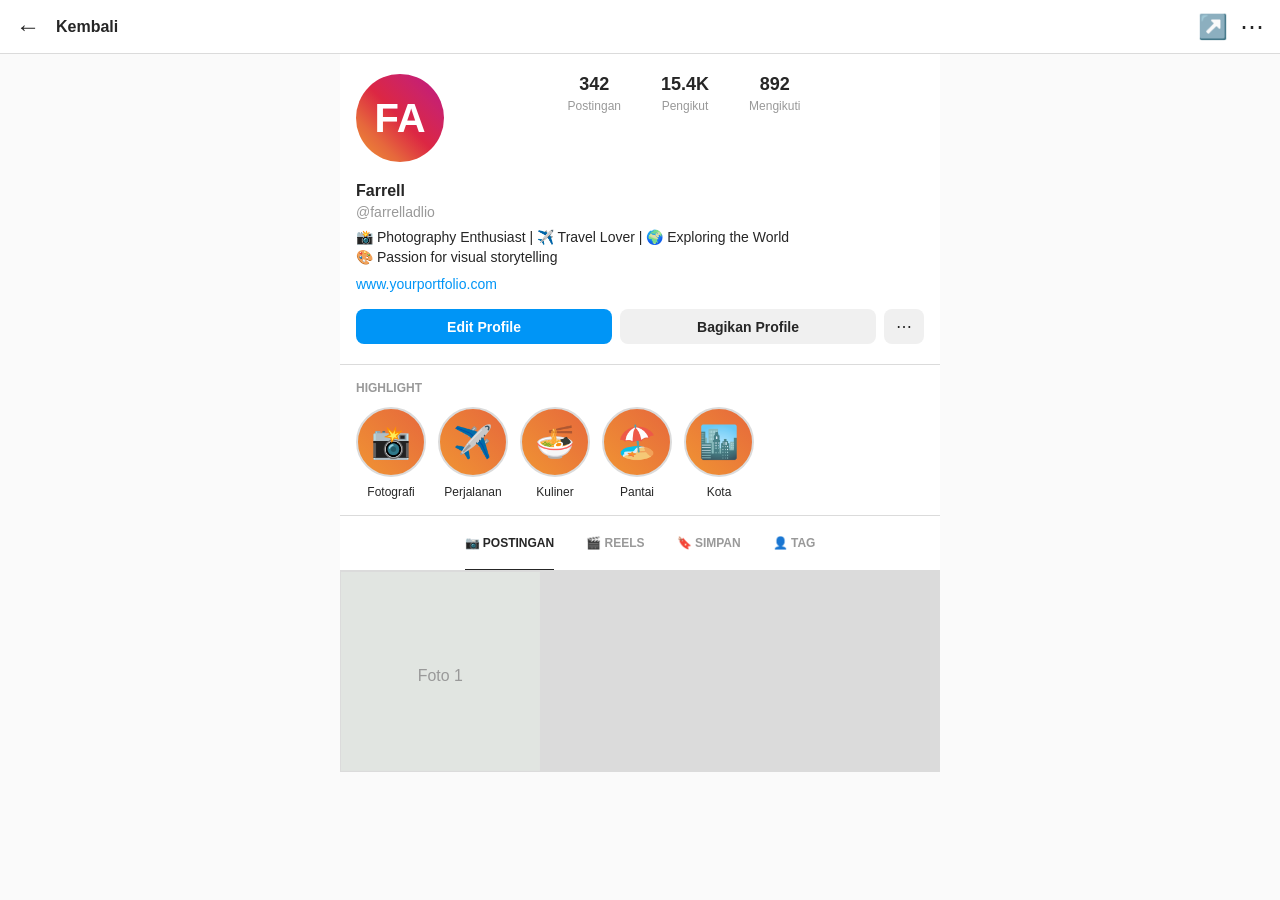
==== profile.html @ 584fcaeb "Add files via upload" ====
<!DOCTYPE html>
<html lang="id">
<head>
    <meta charset="UTF-8">
    <meta name="viewport" content="width=device-width, initial-scale=1.0">
    <title>Profile - Instagram</title>
    <style>
        * {
            margin: 0;
            padding: 0;
            box-sizing: border-box;
        }

        body {
            font-family: -apple-system, BlinkMacSystemFont, 'Segoe UI', Helvetica, Arial, sans-serif;
            background-color: #fafafa;
            color: #262626;
        }

        /* ============ HEADER ============ */
        .header {
            position: sticky;
            top: 0;
            background-color: #fff;
            border-bottom: 1px solid #dbdbdb;
            padding: 12px 16px;
            display: flex;
            justify-content: space-between;
            align-items: center;
            height: 54px;
            z-index: 100;
        }

        .header-left {
            display: flex;
            align-items: center;
            gap: 16px;
            flex: 1;
        }

        .header-back {
            background: none;
            border: none;
            cursor: pointer;
            font-size: 24px;
            color: #262626;
        }

        .header-username {
            font-weight: 600;
            font-size: 16px;
        }

        .header-right {
            display: flex;
            gap: 12px;
        }

        .header-btn {
            background: none;
            border: none;
            cursor: pointer;
            font-size: 24px;
            color: #262626;
            transition: opacity 0.2s;
        }

        .header-btn:hover {
            opacity: 0.6;
        }

        /* ============ CONTAINER ============ */
        .container {
            max-width: 600px;
            margin: 0 auto;
        }

        /* ============ PROFILE HEADER ============ */
        .profile-header {
            padding: 20px 16px;
            background-color: #fff;
            border-bottom: 1px solid #dbdbdb;
        }

        .profile-top {
            display: flex;
            justify-content: space-between;
            align-items: flex-start;
            margin-bottom: 20px;
        }

        .profile-avatar {
            width: 88px;
            height: 88px;
            border-radius: 50%;
            background: linear-gradient(45deg, #f09433, #e6683c, #dc2743, #cc2366, #bc1888);
            display: flex;
            align-items: center;
            justify-content: center;
            color: #fff;
            font-weight: bold;
            font-size: 40px;
            flex-shrink: 0;
        }

        .profile-stats {
            display: flex;
            gap: 40px;
            flex: 1;
            justify-content: center;
            align-items: center;
        }

        .stat {
            text-align: center;
            display: flex;
            flex-direction: column;
            gap: 4px;
        }

        .stat-number {
            font-weight: 600;
            font-size: 18px;
        }

        .stat-label {
            font-size: 12px;
            color: #999;
        }

        .profile-info {
            margin-bottom: 16px;
        }

        .profile-name {
            font-weight: 600;
            font-size: 16px;
            margin-bottom: 4px;
        }

        .profile-username {
            font-size: 14px;
            color: #999;
            margin-bottom: 8px;
        }

        .profile-bio {
            font-size: 14px;
            line-height: 1.4;
            margin-bottom: 8px;
        }

        .profile-url {
            color: #0095f6;
            text-decoration: none;
            font-size: 14px;
            cursor: pointer;
        }

        .profile-url:hover {
            text-decoration: underline;
        }

        .profile-actions {
            display: flex;
            gap: 8px;
            margin-top: 16px;
        }

        .btn-primary {
            flex: 1;
            padding: 8px 16px;
            background-color: #0095f6;
            color: #fff;
            border: none;
            border-radius: 8px;
            cursor: pointer;
            font-weight: 600;
            font-size: 14px;
            transition: background-color 0.2s;
        }

        .btn-primary:hover {
            background-color: #0077d8;
        }

        .btn-secondary {
            flex: 1;
            padding: 8px 16px;
            background-color: #f0f0f0;
            color: #262626;
            border: none;
            border-radius: 8px;
            cursor: pointer;
            font-weight: 600;
            font-size: 14px;
            transition: background-color 0.2s;
        }

        .btn-secondary:hover {
            background-color: #e4e4e4;
        }

        .btn-icon {
            width: auto;
            padding: 8px 12px;
            background-color: #f0f0f0;
            color: #262626;
            border: none;
            border-radius: 8px;
            cursor: pointer;
            font-size: 16px;
            transition: background-color 0.2s;
        }

        .btn-icon:hover {
            background-color: #e4e4e4;
        }

        /* ============ HIGHLIGHT REEL ============ */
        .highlight-section {
            padding: 16px;
            background-color: #fff;
            border-bottom: 1px solid #dbdbdb;
        }

        .highlight-title {
            font-weight: 600;
            font-size: 12px;
            color: #999;
            margin-bottom: 12px;
            text-transform: uppercase;
        }

        .highlight-list {
            display: flex;
            gap: 12px;
            overflow-x: auto;
            scroll-behavior: smooth;
        }

        .highlight-list::-webkit-scrollbar {
            height: 4px;
        }

        .highlight-list::-webkit-scrollbar-track {
            background: #f1f1f1;
        }

        .highlight-list::-webkit-scrollbar-thumb {
            background: #ccc;
            border-radius: 2px;
        }

        .highlight-item {
            display: flex;
            flex-direction: column;
            align-items: center;
            gap: 8px;
            cursor: pointer;
            flex-shrink: 0;
        }

        .highlight-circle {
            width: 70px;
            height: 70px;
            border-radius: 50%;
            background: linear-gradient(45deg, #f09433, #e6683c);
            border: 2px solid #dbdbdb;
            display: flex;
            align-items: center;
            justify-content: center;
            font-size: 32px;
            transition: transform 0.2s;
        }

        .highlight-circle:hover {
            transform: scale(1.05);
        }

        .highlight-name {
            font-size: 12px;
            text-align: center;
            width: 70px;
            white-space: nowrap;
            overflow: hidden;
            text-overflow: ellipsis;
        }

        /* ============ NAV TABS ============ */
        .nav-tabs {
            display: flex;
            justify-content: center;
            gap: 32px;
            background-color: #fff;
            border-bottom: 1px solid #dbdbdb;
            padding: 12px 0;
            position: sticky;
            top: 54px;
        }

        .nav-tab {
            background: none;
            border: none;
            cursor: pointer;
            font-size: 12px;
            font-weight: 600;
            color: #999;
            text-transform: uppercase;
            padding: 8px 0;
            position: relative;
            transition: color 0.2s;
        }

        .nav-tab:hover {
            color: #262626;
        }

        .nav-tab.active {
            color: #262626;
        }

        .nav-tab.active::after {
            content: '';
            position: absolute;
            bottom: -12px;
            left: 0;
            right: 0;
            height: 1px;
            background-color: #262626;
        }

        /* ============ POSTS GRID ============ */
        .posts-section {
            background-color: #fafafa;
        }

        .posts-grid {
            display: grid;
            grid-template-columns: repeat(3, 1fr);
            gap: 1px;
            background-color: #dbdbdb;
            padding: 1px;
        }

        .post-item {
            aspect-ratio: 1;
            background-color: #e0e0e0;
            cursor: pointer;
            position: relative;
            overflow: hidden;
            transition: opacity 0.2s;
        }

        .post-item:hover {
            opacity: 0.8;
        }

        .post-item-image {
            width: 100%;
            height: 100%;
            object-fit: cover;
        }

        .post-item-overlay {
            position: absolute;
            top: 0;
            left: 0;
            right: 0;
            bottom: 0;
            display: flex;
            align-items: center;
            justify-content: center;
            gap: 16px;
            background-color: rgba(0, 0, 0, 0.3);
            opacity: 0;
            transition: opacity 0.2s;
        }

        .post-item:hover .post-item-overlay {
            opacity: 1;
        }

        .post-item-stat {
            display: flex;
            align-items: center;
            gap: 6px;
            color: #fff;
            font-weight: 600;
            font-size: 14px;
        }

        .post-item-icon {
            font-size: 20px;
        }

        /* ============ EMPTY STATE ============ */
        .empty-state {
            padding: 60px 16px;
            text-align: center;
            color: #999;
        }

        .empty-icon {
            font-size: 64px;
            margin-bottom: 16px;
        }

        .empty-title {
            font-size: 18px;
            font-weight: 600;
            margin-bottom: 8px;
            color: #262626;
        }

        .empty-text {
            font-size: 14px;
        }

       .sidebar {
            width: 244px;
            border-right: 1px solid #dbdbdb;
            padding: 20px 16px;
            position: fixed;
            height: calc(100vh - 54px);
            overflow-y: auto;
            background-color: #fff;
        }

        .nav-menu {
            list-style: none;
            margin-bottom: 20px;
        }

        .nav-item {
            margin-bottom: 20px;
        }

        .nav-link {
            display: flex;
            align-items: center;
            gap: 16px;
            padding: 8px 12px;
            text-decoration: none;
            color: #262626;
            font-size: 16px;
            border-radius: 8px;
            transition: background-color 0.2s;
            cursor: pointer;
        }

        .nav-link:hover {
            background-color: #f0f0f0;
        }

        .nav-link.active {
            font-weight: 600;
        }

        .nav-icon {
            font-size: 24px;
            width: 24px;
            text-align: center;
        }

        .sidebar-bottom {
            margin-top: auto;
            padding-top: 20px;
            border-top: 1px solid #dbdbdb;
        }

        .theme-toggle {
            width: 100%;
            padding: 8px 12px;
            background: none;
            border: none;
            cursor: pointer;
            display: flex;
            align-items: center;
            gap: 16px;
            font-size: 16px;
            color: #262626;
            border-radius: 8px;
            transition: background-color 0.2s;
        }

        .theme-toggle:hover {
            background-color: #f0f0f0;
        } 

        /* ============ SCROLLBAR ============ */
        ::-webkit-scrollbar {
            width: 8px;
            height: 8px;
        }

        ::-webkit-scrollbar-track {
            background: #f1f1f1;
        }

        ::-webkit-scrollbar-thumb {
            background: #ccc;
            border-radius: 4px;
        }

        ::-webkit-scrollbar-thumb:hover {
            background: #aaa;
        }

        /* ============ MODAL ============ */
        .modal {
            display: none;
            position: fixed;
            top: 0;
            left: 0;
            right: 0;
            bottom: 0;
            background-color: rgba(0, 0, 0, 0.5);
            z-index: 1000;
            justify-content: center;
            align-items: center;
            padding: 16px;
        }

        .modal.active {
            display: flex;
        }

        .modal-content {
            background-color: #fff;
            border-radius: 8px;
            max-width: 400px;
            width: 100%;
            overflow: hidden;
        }

        .modal-header {
            padding: 16px;
            border-bottom: 1px solid #dbdbdb;
            display: flex;
            justify-content: space-between;
            align-items: center;
        }

        .modal-title {
            font-weight: 600;
            font-size: 16px;
        }

        .modal-close {
            background: none;
            border: none;
            cursor: pointer;
            font-size: 24px;
        }

        .modal-body {
            padding: 16px;
        }

        .modal-item {
            padding: 8px 0;
            text-align: center;
            cursor: pointer;
            font-size: 14px;
            transition: background-color 0.2s;
            border-radius: 4px;
        }

        .modal-item:hover {
            background-color: #f0f0f0;
        }

        .modal-item.danger {
            color: #ed4956;
        }

        /* ============ RESPONSIVE ============ */
        @media screen and (max-width: 900px) {
            .profile-stats {
                gap: 20px;
            }

            .stat-number {
                font-size: 16px;
            }

            .posts-grid {
                grid-template-columns: repeat(3, 1fr);
            }
        }

        @media screen and (max-width: 700px) {
            .header {
                height: 50px;
                padding: 8px 12px;
            }

            .header-username {
                font-size: 14px;
            }

            .header-btn {
                font-size: 20px;
            }

            .container {
                max-width: 100%;
            }

            .profile-header {
                padding: 16px 12px;
            }

            .profile-top {
                gap: 16px;
            }

            .profile-avatar {
                width: 80px;
                height: 80px;
                font-size: 36px;
            }

            .profile-stats {
                gap: 20px;
            }

            .stat-number {
                font-size: 16px;
            }

            .stat-label {
                font-size: 11px;
            }

            .profile-info {
                margin-bottom: 12px;
            }

            .profile-actions {
                gap: 6px;
            }

            .btn-primary,
            .btn-secondary,
            .btn-icon {
                padding: 6px 12px;
                font-size: 13px;
                border-radius: 6px;
            }

            .nav-tabs {
                gap: 24px;
                padding: 8px 0;
                top: 50px;
            }

            .nav-tab {
                font-size: 11px;
                padding: 6px 0;
            }

            .nav-tab.active::after {
                bottom: -8px;
            }

            .posts-grid {
                grid-template-columns: repeat(3, 1fr);
                gap: 1px;
                padding: 1px;
            }

            .highlight-circle {
                width: 60px;
                height: 60px;
                font-size: 28px;
                border-width: 2px;
            }

            .highlight-name {
                width: 60px;
                font-size: 11px;
            }

            .empty-state {
                padding: 40px 16px;
            }

            .empty-icon {
                font-size: 48px;
            }

            .empty-title {
                font-size: 16px;
            }

            .empty-text {
                font-size: 13px;
            }
        }

        @media screen and (max-width: 480px) {
            .profile-top {
                flex-direction: column;
                align-items: center;
                text-align: center;
            }

            .profile-stats {
                width: 100%;
                gap: 16px;
                margin-top: 16px;
            }

            .profile-info {
                text-align: center;
            }

            .posts-grid {
                grid-template-columns: repeat(2, 1fr);
            }

            .nav-tabs {
                gap: 16px;
                padding: 6px 0;
                overflow-x: auto;
                justify-content: flex-start;
                padding-left: 12px;
            }

            .nav-tab {
                white-space: nowrap;
                flex-shrink: 0;
            }

            .highlight-list {
                gap: 10px;
            }

            .highlight-circle {
                width: 55px;
                height: 55px;
                font-size: 26px;
            }

            .highlight-name {
                width: 55px;
                font-size: 10px;
            }

            .profile-header {
                padding: 12px;
            }

            .profile-avatar {
                width: 70px;
                height: 70px;
                font-size: 32px;
            }

            .profile-name {
                font-size: 15px;
            }

            .profile-bio {
                font-size: 13px;
            }
        }

        @media screen and (max-width: 380px) {
            .posts-grid {
                grid-template-columns: repeat(2, 1fr);
            }

            .stat-number {
                font-size: 14px;
            }

            .stat-label {
                font-size: 10px;
            }

            .profile-stats {
                gap: 12px;
            }
        }
    </style>
</head>
<body>
    <!-- ============ HEADER ============ -->
    <header class="header">
        <div class="header-left">
            <button class="header-back" title="Kembali">←</button>
            <div class="header-username">Kembali</div>
        </div>
        <div class="header-right">
            <button class="header-btn" title="Bagikan">↗️</button>
            <button class="header-btn" title="Menu" id="menuBtn">⋯</button>
        </div>
    </header>

    <!-- ============ MAIN CONTAINER ============ -->
    <div class="container">

        <!-- ============ PROFILE HEADER ============ -->
        <div class="profile-header">
            <div class="profile-top">
                <div class="profile-avatar">FA</div>
                <div class="profile-stats">
                    <div class="stat">
                        <span class="stat-number">342</span>
                        <span class="stat-label">Postingan</span>
                    </div>
                    <div class="stat">
                        <span class="stat-number">15.4K</span>
                        <span class="stat-label">Pengikut</span>
                    </div>
                    <div class="stat">
                        <span class="stat-number">892</span>
                        <span class="stat-label">Mengikuti</span>
                    </div>
                </div>
            </div>

            <div class="profile-info">
                <div class="profile-name">Farrell </div>
                <div class="profile-username">@farrelladlio</div>
                <div class="profile-bio">
                    📸 Photography Enthusiast | ✈️ Travel Lover | 🌍 Exploring the World<br>
                    🎨 Passion for visual storytelling
                </div>
                <a href="#" class="profile-url">www.yourportfolio.com</a>
            </div>

            <div class="profile-actions">
                <button class="btn-primary">Edit Profile</button>
                <button class="btn-secondary">Bagikan Profile </button>
                <button class="btn-icon">⋯</button>
            </div>
        </div>

        <!-- ============ HIGHLIGHT REEL ============ -->
        <div class="highlight-section">
            <div class="highlight-title">Highlight</div>
            <div class="highlight-list">
                <div class="highlight-item">
                    <div class="highlight-circle">📸</div>
                    <div class="highlight-name">Fotografi</div>
                </div>
                <div class="highlight-item">
                    <div class="highlight-circle">✈️</div>
                    <div class="highlight-name">Perjalanan</div>
                </div>
                <div class="highlight-item">
                    <div class="highlight-circle">🍜</div>
                    <div class="highlight-name">Kuliner</div>
                </div>
                <div class="highlight-item">
                    <div class="highlight-circle">🏖️</div>
                    <div class="highlight-name">Pantai</div>
                </div>
                <div class="highlight-item">
                    <div class="highlight-circle">🏙️</div>
                    <div class="highlight-name">Kota</div>
                </div>
            </div>
        </div>

        <!-- ============ NAVIGATION TABS ============ -->
        <div class="nav-tabs">
            <button class="nav-tab active" data-tab="posts">📷 Postingan</button>
            <button class="nav-tab" data-tab="reels">🎬 Reels</button>
            <button class="nav-tab" data-tab="saved">🔖 Simpan</button>
            <button class="nav-tab" data-tab="tagged">👤 Tag</button>
        </div>

        <!-- ============ POSTS GRID ============ -->
        <div class="posts-section">
            <div class="posts-grid">
                <!-- POST 1 -->
                <div class="post-item">
                    <svg class="post-item-image" viewBox="0 0 200 200" xmlns="http://www.w3.org/2000/svg">
                        <rect width="200" height="200" fill="#E1E5E1"/>
                        <text x="100" y="105" font-size="16" fill="#999" text-anchor="middle" dy=".3em">Foto 1</text>
                    </svg>
                    <div class="post-item-overlay">
                        <div class="post-item-stat">
                            <span class="post-item-icon">❤️</span>
                            <span>1,234</span>
                        </div>
                        <div class="post-item-stat">
                            <span class="post-item-icon">💬</span>
                            <span>45</span>
                        </div>
                    </div>
                </div>
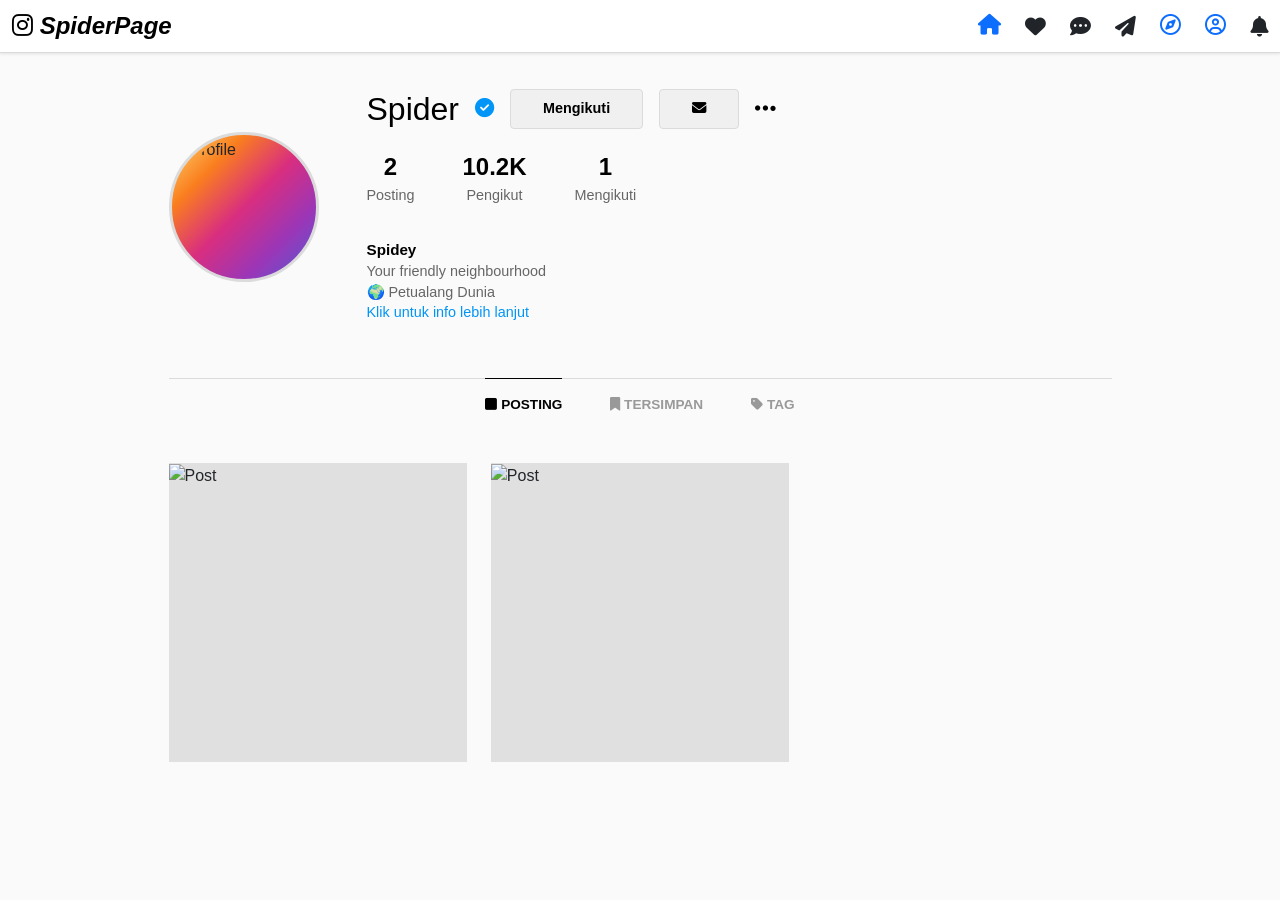
==== commit 5785ccc2: "Add files via upload" ====
--- a/profile.html
+++ b/profile.html
@@ -4,6 +4,8 @@
     <meta charset="UTF-8">
     <meta name="viewport" content="width=device-width, initial-scale=1.0">
     <title>Profile - Instagram</title>
+    <link href="https://cdn.jsdelivr.net/npm/bootstrap@5.3.0/dist/css/bootstrap.min.css" rel="stylesheet">
+    <link rel="stylesheet" href="https://cdnjs.cloudflare.com/ajax/libs/font-awesome/6.4.0/css/all.min.css">
     <style>
         * {
             margin: 0;
@@ -12,888 +14,534 @@
         }
 
         body {
+            background-color: #fafafa;
             font-family: -apple-system, BlinkMacSystemFont, 'Segoe UI', Helvetica, Arial, sans-serif;
-            background-color: #fafafa;
-            color: #262626;
-        }
-
-        /* ============ HEADER ============ */
-        .header {
+        }
+
+        /* Navbar */
+        .navbar-instagram {
+            background-color: #fff;
+            border-bottom: 1px solid #dbdbdb;
+            padding: 0.5rem 0;
             position: sticky;
             top: 0;
-            background-color: #fff;
-            border-bottom: 1px solid #dbdbdb;
-            padding: 12px 16px;
-            display: flex;
-            justify-content: space-between;
-            align-items: center;
-            height: 54px;
             z-index: 100;
-        }
-
-        .header-left {
-            display: flex;
-            align-items: center;
-            gap: 16px;
-            flex: 1;
-        }
-
-        .header-back {
+            box-shadow: 0 1px 3px rgba(0, 0, 0, 0.1);
+        }
+
+        .instagram-logo {
+            font-weight: 700;
+            font-size: 1.5rem;
+            font-style: italic;
+            color: #000;
+        }
+
+        .navbar-icons {
+            display: flex;
+            gap: 1.5rem;
+            align-items: center;
+        }
+
+        .navbar-icons i {
+            font-size: 1.3rem;
+            cursor: pointer;
+            transition: color 0.2s;
+        }
+
+        .navbar-icons i:hover {
+            color: #999;
+        }
+
+        /* Back Button */
+        .back-btn {
             background: none;
             border: none;
-            cursor: pointer;
-            font-size: 24px;
-            color: #262626;
-        }
-
-        .header-username {
+            font-size: 1.5rem;
+            cursor: pointer;
+            color: #000;
+            padding: 0.5rem;
+            transition: color 0.2s;
+            display: flex;
+            align-items: center;
+            justify-content: center;
+            margin-right: 1rem;
+            border-radius: 50%;
+        }
+
+        .back-btn:hover {
+            color: #999;
+        }
+
+        /* Profile Container */
+        .profile-container {
+            max-width: 975px;
+            margin: 0 auto;
+            padding: 2rem 1rem;
+        }
+
+        /* Profile Header */
+        .profile-header {
+            display: flex;
+            gap: 3rem;
+            margin-bottom: 3rem;
+            flex-wrap: wrap;
+        }
+
+        .profile-image-container {
+            flex: 0 0 auto;
+            display: flex;
+            justify-content: center;
+            align-items: center;
+        }
+
+        .profile-image {
+            width: 150px;
+            height: 150px;
+            border-radius: 50%;
+            object-fit: cover;
+            border: 3px solid #dbdbdb;
+            padding: 3px;
+            background: linear-gradient(135deg, #feda75, #fa7e1e, #d92e7f, #9b36b7, #515bd4);
+        }
+
+        .profile-info {
+            flex: 1;
+            display: flex;
+            flex-direction: column;
+            justify-content: center;
+            min-width: 300px;
+        }
+
+        .profile-header-info {
+            display: flex;
+            align-items: center;
+            gap: 1rem;
+            margin-bottom: 1rem;
+            flex-wrap: wrap;
+        }
+
+        .profile-username {
+            font-size: 2rem;
+            font-weight: 300;
+            color: #000;
+        }
+
+        .verified-badge {
+            color: #0095f6;
+            font-size: 1.2rem;
+        }
+
+        .btn-follow {
+            background-color: #0095f6;
+            color: white;
+            border: none;
+            padding: 0.5rem 2rem;
+            border-radius: 0.25rem;
             font-weight: 600;
-            font-size: 16px;
-        }
-
-        .header-right {
-            display: flex;
-            gap: 12px;
-        }
-
-        .header-btn {
+            font-size: 0.9rem;
+            cursor: pointer;
+            transition: background-color 0.2s;
+        }
+
+        .btn-follow:hover {
+            background-color: #0080d8;
+            color: white;
+        }
+
+        .btn-follow.following {
+            background-color: #f0f0f0;
+            color: #000;
+            border: 1px solid #dbdbdb;
+        }
+
+        .btn-follow.following:hover {
+            background-color: #f5f5f5;
+        }
+
+        .btn-message {
+            background-color: #f0f0f0;
+            color: #000;
+            border: 1px solid #dbdbdb;
+            padding: 0.5rem 2rem;
+            border-radius: 0.25rem;
+            font-weight: 600;
+            font-size: 0.9rem;
+            cursor: pointer;
+            transition: background-color 0.2s;
+        }
+
+        .btn-message:hover {
+            background-color: #e5e5e5;
+        }
+
+        .btn-menu {
             background: none;
             border: none;
-            cursor: pointer;
-            font-size: 24px;
-            color: #262626;
-            transition: opacity 0.2s;
-        }
-
-        .header-btn:hover {
-            opacity: 0.6;
-        }
-
-        /* ============ CONTAINER ============ */
-        .container {
-            max-width: 600px;
-            margin: 0 auto;
-        }
-
-        /* ============ PROFILE HEADER ============ */
-        .profile-header {
-            padding: 20px 16px;
-            background-color: #fff;
-            border-bottom: 1px solid #dbdbdb;
-        }
-
-        .profile-top {
-            display: flex;
-            justify-content: space-between;
-            align-items: flex-start;
-            margin-bottom: 20px;
-        }
-
-        .profile-avatar {
-            width: 88px;
-            height: 88px;
-            border-radius: 50%;
-            background: linear-gradient(45deg, #f09433, #e6683c, #dc2743, #cc2366, #bc1888);
-            display: flex;
-            align-items: center;
-            justify-content: center;
-            color: #fff;
-            font-weight: bold;
-            font-size: 40px;
-            flex-shrink: 0;
+            font-size: 1.5rem;
+            cursor: pointer;
+            color: #000;
         }
 
         .profile-stats {
             display: flex;
-            gap: 40px;
-            flex: 1;
-            justify-content: center;
-            align-items: center;
-        }
-
-        .stat {
-            text-align: center;
+            gap: 3rem;
+            margin-bottom: 1rem;
+            flex-wrap: wrap;
+        }
+
+        .stat-item {
             display: flex;
             flex-direction: column;
-            gap: 4px;
+            align-items: center;
         }
 
         .stat-number {
+            font-size: 1.5rem;
             font-weight: 600;
-            font-size: 18px;
+            color: #000;
         }
 
         .stat-label {
-            font-size: 12px;
-            color: #999;
-        }
-
-        .profile-info {
-            margin-bottom: 16px;
+            font-size: 0.9rem;
+            color: #666;
+        }
+
+        .profile-bio {
+            margin-top: 1rem;
         }
 
         .profile-name {
             font-weight: 600;
-            font-size: 16px;
-            margin-bottom: 4px;
-        }
-
-        .profile-username {
-            font-size: 14px;
-            color: #999;
-            margin-bottom: 8px;
-        }
-
-        .profile-bio {
-            font-size: 14px;
+            color: #000;
+            font-size: 0.95rem;
+        }
+
+        .profile-description {
+            font-size: 0.9rem;
+            color: #666;
             line-height: 1.4;
-            margin-bottom: 8px;
-        }
-
-        .profile-url {
+            margin-bottom: 0.5rem;
+        }
+
+        .profile-link {
             color: #0095f6;
             text-decoration: none;
-            font-size: 14px;
-            cursor: pointer;
-        }
-
-        .profile-url:hover {
+            font-size: 0.9rem;
+        }
+
+        .profile-link:hover {
             text-decoration: underline;
         }
 
-        .profile-actions {
-            display: flex;
-            gap: 8px;
-            margin-top: 16px;
-        }
-
-        .btn-primary {
-            flex: 1;
-            padding: 8px 16px;
-            background-color: #0095f6;
-            color: #fff;
-            border: none;
-            border-radius: 8px;
-            cursor: pointer;
+        /* Tabs */
+        .profile-tabs {
+            display: flex;
+            justify-content: center;
+            gap: 3rem;
+            border-top: 1px solid #dbdbdb;
+            margin-bottom: 2rem;
+            flex-wrap: wrap;
+        }
+
+        .tab-item {
+            padding: 1rem 0;
+            cursor: pointer;
+            color: #999;
             font-weight: 600;
-            font-size: 14px;
-            transition: background-color 0.2s;
-        }
-
-        .btn-primary:hover {
-            background-color: #0077d8;
-        }
-
-        .btn-secondary {
-            flex: 1;
-            padding: 8px 16px;
-            background-color: #f0f0f0;
-            color: #262626;
-            border: none;
-            border-radius: 8px;
-            cursor: pointer;
-            font-weight: 600;
-            font-size: 14px;
-            transition: background-color 0.2s;
-        }
-
-        .btn-secondary:hover {
-            background-color: #e4e4e4;
-        }
-
-        .btn-icon {
-            width: auto;
-            padding: 8px 12px;
-            background-color: #f0f0f0;
-            color: #262626;
-            border: none;
-            border-radius: 8px;
-            cursor: pointer;
-            font-size: 16px;
-            transition: background-color 0.2s;
-        }
-
-        .btn-icon:hover {
-            background-color: #e4e4e4;
-        }
-
-        /* ============ HIGHLIGHT REEL ============ */
-        .highlight-section {
-            padding: 16px;
-            background-color: #fff;
-            border-bottom: 1px solid #dbdbdb;
-        }
-
-        .highlight-title {
-            font-weight: 600;
-            font-size: 12px;
-            color: #999;
-            margin-bottom: 12px;
+            font-size: 0.85rem;
             text-transform: uppercase;
-        }
-
-        .highlight-list {
-            display: flex;
-            gap: 12px;
-            overflow-x: auto;
-            scroll-behavior: smooth;
-        }
-
-        .highlight-list::-webkit-scrollbar {
-            height: 4px;
-        }
-
-        .highlight-list::-webkit-scrollbar-track {
-            background: #f1f1f1;
-        }
-
-        .highlight-list::-webkit-scrollbar-thumb {
-            background: #ccc;
-            border-radius: 2px;
-        }
-
-        .highlight-item {
-            display: flex;
-            flex-direction: column;
-            align-items: center;
-            gap: 8px;
-            cursor: pointer;
-            flex-shrink: 0;
-        }
-
-        .highlight-circle {
-            width: 70px;
-            height: 70px;
-            border-radius: 50%;
-            background: linear-gradient(45deg, #f09433, #e6683c);
-            border: 2px solid #dbdbdb;
-            display: flex;
-            align-items: center;
-            justify-content: center;
-            font-size: 32px;
-            transition: transform 0.2s;
-        }
-
-        .highlight-circle:hover {
-            transform: scale(1.05);
-        }
-
-        .highlight-name {
-            font-size: 12px;
-            text-align: center;
-            width: 70px;
-            white-space: nowrap;
-            overflow: hidden;
-            text-overflow: ellipsis;
-        }
-
-        /* ============ NAV TABS ============ */
-        .nav-tabs {
-            display: flex;
-            justify-content: center;
-            gap: 32px;
-            background-color: #fff;
-            border-bottom: 1px solid #dbdbdb;
-            padding: 12px 0;
-            position: sticky;
-            top: 54px;
-        }
-
-        .nav-tab {
-            background: none;
-            border: none;
-            cursor: pointer;
-            font-size: 12px;
-            font-weight: 600;
-            color: #999;
-            text-transform: uppercase;
-            padding: 8px 0;
+            border-top: 1px solid transparent;
+            transition: all 0.2s;
             position: relative;
-            transition: color 0.2s;
-        }
-
-        .nav-tab:hover {
-            color: #262626;
-        }
-
-        .nav-tab.active {
-            color: #262626;
-        }
-
-        .nav-tab.active::after {
-            content: '';
-            position: absolute;
-            bottom: -12px;
-            left: 0;
-            right: 0;
-            height: 1px;
-            background-color: #262626;
-        }
-
-        /* ============ POSTS GRID ============ */
-        .posts-section {
-            background-color: #fafafa;
-        }
-
+            margin-top: -1px;
+        }
+
+        .tab-item:hover {
+            color: #000;
+        }
+
+        .tab-item.active {
+            color: #000;
+            border-top-color: #000;
+        }
+
+        /* Posts Grid */
         .posts-grid {
             display: grid;
-            grid-template-columns: repeat(3, 1fr);
-            gap: 1px;
-            background-color: #dbdbdb;
-            padding: 1px;
+            grid-template-columns: repeat(auto-fill, minmax(293px, 1fr));
+            gap: 1.5rem;
+            margin-bottom: 3rem;
         }
 
         .post-item {
+            position: relative;
+            overflow: hidden;
+            border-radius: 0;
             aspect-ratio: 1;
             background-color: #e0e0e0;
             cursor: pointer;
-            position: relative;
-            overflow: hidden;
-            transition: opacity 0.2s;
+            transition: transform 0.2s;
         }
 
         .post-item:hover {
-            opacity: 0.8;
-        }
-
-        .post-item-image {
+            transform: scale(1.02);
+        }
+
+        .post-image {
             width: 100%;
             height: 100%;
             object-fit: cover;
         }
 
-        .post-item-overlay {
+        .post-overlay {
             position: absolute;
             top: 0;
             left: 0;
             right: 0;
             bottom: 0;
+            background-color: rgba(0, 0, 0, 0.5);
             display: flex;
             align-items: center;
             justify-content: center;
-            gap: 16px;
-            background-color: rgba(0, 0, 0, 0.3);
+            gap: 2rem;
             opacity: 0;
             transition: opacity 0.2s;
         }
 
-        .post-item:hover .post-item-overlay {
+        .post-item:hover .post-overlay {
             opacity: 1;
         }
 
-        .post-item-stat {
-            display: flex;
-            align-items: center;
-            gap: 6px;
-            color: #fff;
+        .post-stat {
+            display: flex;
+            align-items: center;
+            gap: 0.5rem;
+            color: white;
             font-weight: 600;
-            font-size: 14px;
-        }
-
-        .post-item-icon {
-            font-size: 20px;
-        }
-
-        /* ============ EMPTY STATE ============ */
+        }
+
+        .post-stat i {
+            font-size: 1.5rem;
+        }
+
+        .post-stat span {
+            font-size: 1rem;
+        }
+
+        /* Responsive */
+        @media (max-width: 768px) {
+            .profile-header {
+                gap: 2rem;
+            }
+
+            .profile-stats {
+                gap: 2rem;
+            }
+
+            .profile-username {
+                font-size: 1.5rem;
+            }
+
+            .profile-image {
+                width: 120px;
+                height: 120px;
+            }
+
+            .posts-grid {
+                grid-template-columns: repeat(auto-fill, minmax(200px, 1fr));
+                gap: 1rem;
+            }
+
+            .profile-tabs {
+                gap: 1.5rem;
+            }
+
+            .tab-item {
+                font-size: 0.75rem;
+            }
+        }
+
         .empty-state {
-            padding: 60px 16px;
             text-align: center;
-            color: #999;
-        }
-
-        .empty-icon {
-            font-size: 64px;
-            margin-bottom: 16px;
-        }
-
-        .empty-title {
-            font-size: 18px;
-            font-weight: 600;
-            margin-bottom: 8px;
-            color: #262626;
-        }
-
-        .empty-text {
-            font-size: 14px;
-        }
-
-       .sidebar {
-            width: 244px;
-            border-right: 1px solid #dbdbdb;
-            padding: 20px 16px;
-            position: fixed;
-            height: calc(100vh - 54px);
-            overflow-y: auto;
-            background-color: #fff;
-        }
-
-        .nav-menu {
-            list-style: none;
-            margin-bottom: 20px;
-        }
-
-        .nav-item {
-            margin-bottom: 20px;
-        }
-
-        .nav-link {
-            display: flex;
-            align-items: center;
-            gap: 16px;
-            padding: 8px 12px;
-            text-decoration: none;
-            color: #262626;
-            font-size: 16px;
-            border-radius: 8px;
-            transition: background-color 0.2s;
-            cursor: pointer;
-        }
-
-        .nav-link:hover {
-            background-color: #f0f0f0;
-        }
-
-        .nav-link.active {
-            font-weight: 600;
-        }
-
-        .nav-icon {
-            font-size: 24px;
-            width: 24px;
-            text-align: center;
-        }
-
-        .sidebar-bottom {
-            margin-top: auto;
-            padding-top: 20px;
-            border-top: 1px solid #dbdbdb;
-        }
-
-        .theme-toggle {
-            width: 100%;
-            padding: 8px 12px;
-            background: none;
-            border: none;
-            cursor: pointer;
-            display: flex;
-            align-items: center;
-            gap: 16px;
-            font-size: 16px;
-            color: #262626;
-            border-radius: 8px;
-            transition: background-color 0.2s;
-        }
-
-        .theme-toggle:hover {
-            background-color: #f0f0f0;
-        } 
-
-        /* ============ SCROLLBAR ============ */
-        ::-webkit-scrollbar {
-            width: 8px;
-            height: 8px;
-        }
-
-        ::-webkit-scrollbar-track {
-            background: #f1f1f1;
-        }
-
-        ::-webkit-scrollbar-thumb {
-            background: #ccc;
-            border-radius: 4px;
-        }
-
-        ::-webkit-scrollbar-thumb:hover {
-            background: #aaa;
-        }
-
-        /* ============ MODAL ============ */
-        .modal {
-            display: none;
-            position: fixed;
-            top: 0;
-            left: 0;
-            right: 0;
-            bottom: 0;
-            background-color: rgba(0, 0, 0, 0.5);
-            z-index: 1000;
-            justify-content: center;
-            align-items: center;
-            padding: 16px;
-        }
-
-        .modal.active {
-            display: flex;
-        }
-
-        .modal-content {
-            background-color: #fff;
-            border-radius: 8px;
-            max-width: 400px;
-            width: 100%;
-            overflow: hidden;
-        }
-
-        .modal-header {
-            padding: 16px;
-            border-bottom: 1px solid #dbdbdb;
-            display: flex;
-            justify-content: space-between;
-            align-items: center;
-        }
-
-        .modal-title {
-            font-weight: 600;
-            font-size: 16px;
-        }
-
-        .modal-close {
-            background: none;
-            border: none;
-            cursor: pointer;
-            font-size: 24px;
-        }
-
-        .modal-body {
-            padding: 16px;
-        }
-
-        .modal-item {
-            padding: 8px 0;
-            text-align: center;
-            cursor: pointer;
-            font-size: 14px;
-            transition: background-color 0.2s;
-            border-radius: 4px;
-        }
-
-        .modal-item:hover {
-            background-color: #f0f0f0;
-        }
-
-        .modal-item.danger {
-            color: #ed4956;
-        }
-
-        /* ============ RESPONSIVE ============ */
-        @media screen and (max-width: 900px) {
-            .profile-stats {
-                gap: 20px;
-            }
-
-            .stat-number {
-                font-size: 16px;
-            }
-
-            .posts-grid {
-                grid-template-columns: repeat(3, 1fr);
-            }
-        }
-
-        @media screen and (max-width: 700px) {
-            .header {
-                height: 50px;
-                padding: 8px 12px;
-            }
-
-            .header-username {
-                font-size: 14px;
-            }
-
-            .header-btn {
-                font-size: 20px;
-            }
-
-            .container {
-                max-width: 100%;
-            }
-
-            .profile-header {
-                padding: 16px 12px;
-            }
-
-            .profile-top {
-                gap: 16px;
-            }
-
-            .profile-avatar {
-                width: 80px;
-                height: 80px;
-                font-size: 36px;
-            }
-
-            .profile-stats {
-                gap: 20px;
-            }
-
-            .stat-number {
-                font-size: 16px;
-            }
-
-            .stat-label {
-                font-size: 11px;
-            }
-
-            .profile-info {
-                margin-bottom: 12px;
-            }
-
-            .profile-actions {
-                gap: 6px;
-            }
-
-            .btn-primary,
-            .btn-secondary,
-            .btn-icon {
-                padding: 6px 12px;
-                font-size: 13px;
-                border-radius: 6px;
-            }
-
-            .nav-tabs {
-                gap: 24px;
-                padding: 8px 0;
-                top: 50px;
-            }
-
-            .nav-tab {
-                font-size: 11px;
-                padding: 6px 0;
-            }
-
-            .nav-tab.active::after {
-                bottom: -8px;
-            }
-
-            .posts-grid {
-                grid-template-columns: repeat(3, 1fr);
-                gap: 1px;
-                padding: 1px;
-            }
-
-            .highlight-circle {
-                width: 60px;
-                height: 60px;
-                font-size: 28px;
-                border-width: 2px;
-            }
-
-            .highlight-name {
-                width: 60px;
-                font-size: 11px;
-            }
-
-            .empty-state {
-                padding: 40px 16px;
-            }
-
-            .empty-icon {
-                font-size: 48px;
-            }
-
-            .empty-title {
-                font-size: 16px;
-            }
-
-            .empty-text {
-                font-size: 13px;
-            }
-        }
-
-        @media screen and (max-width: 480px) {
-            .profile-top {
-                flex-direction: column;
-                align-items: center;
-                text-align: center;
-            }
-
-            .profile-stats {
-                width: 100%;
-                gap: 16px;
-                margin-top: 16px;
-            }
-
-            .profile-info {
-                text-align: center;
-            }
-
-            .posts-grid {
-                grid-template-columns: repeat(2, 1fr);
-            }
-
-            .nav-tabs {
-                gap: 16px;
-                padding: 6px 0;
-                overflow-x: auto;
-                justify-content: flex-start;
-                padding-left: 12px;
-            }
-
-            .nav-tab {
-                white-space: nowrap;
-                flex-shrink: 0;
-            }
-
-            .highlight-list {
-                gap: 10px;
-            }
-
-            .highlight-circle {
-                width: 55px;
-                height: 55px;
-                font-size: 26px;
-            }
-
-            .highlight-name {
-                width: 55px;
-                font-size: 10px;
-            }
-
-            .profile-header {
-                padding: 12px;
-            }
-
-            .profile-avatar {
-                width: 70px;
-                height: 70px;
-                font-size: 32px;
-            }
-
-            .profile-name {
-                font-size: 15px;
-            }
-
-            .profile-bio {
-                font-size: 13px;
-            }
-        }
-
-        @media screen and (max-width: 380px) {
-            .posts-grid {
-                grid-template-columns: repeat(2, 1fr);
-            }
-
-            .stat-number {
-                font-size: 14px;
-            }
-
-            .stat-label {
-                font-size: 10px;
-            }
-
-            .profile-stats {
-                gap: 12px;
-            }
+            padding: 3rem 1rem;
+            color: #666;
+        }
+
+        .empty-state i {
+            font-size: 3rem;
+            color: #ccc;
+            margin-bottom: 1rem;
         }
     </style>
 </head>
 <body>
-    <!-- ============ HEADER ============ -->
-    <header class="header">
-        <div class="header-left">
-            <button class="header-back" title="Kembali">←</button>
-            <div class="header-username">Kembali</div>
+    <!-- Navbar -->
+    <nav class="navbar-instagram">
+        <div class="container-fluid d-flex justify-content-between align-items-center">
+            <div style="display: flex; align-items: center;">
+                </a>
+                <div class="instagram-logo">
+                    <i class="fab fa-instagram"></i> SpiderPage
+                </div>
+            </div>
+            <div class="navbar-icons">
+                <a href="index (1).html"><i class="fas fa-home"></i></a>
+                <i class="fas fa-heart"></i>
+                <i class="fas fa-comment-dots"></i>
+                <i class="fas fa-paper-plane"></i>
+                <a href="#"><i class="far fa-compass"></i></a>
+                <a href="profile.html"><i class="far fa-circle-user"></i></a>
+                <i class="fas fa-bell"></i>
+            </div>
         </div>
-        <div class="header-right">
-            <button class="header-btn" title="Bagikan">↗️</button>
-            <button class="header-btn" title="Menu" id="menuBtn">⋯</button>
+    </nav>
+
+    <!-- Main Content -->
+    <div class="profile-container">
+        <!-- Profile Header -->
+        <div class="profile-header">
+            <!-- Profile Image -->
+            <div class="profile-image-container">
+                <img src="https://upload.wikimedia.org/wikipedia/commons/thumb/5/52/Spider-Man.jpg/1280px-Spider-Man.jpg" alt="Profile" class="profile-image">
+            </div>
+
+            <!-- Profile Info -->
+            <div class="profile-info">
+                <!-- Username and Buttons -->
+                <div class="profile-header-info">
+                    <span class="profile-username">Spider</span>
+                    <i class="fas fa-check-circle verified-badge"></i>
+                    <button class="btn-follow following">Mengikuti</button>
+                    <button class="btn-message"><i class="fas fa-envelope"></i></button>
+                    <button class="btn-menu"><i class="fas fa-ellipsis-h"></i></button>
+                </div>
+
+                <!-- Stats -->
+                <div class="profile-stats">
+                    <div class="stat-item">
+                        <span class="stat-number">2</span>
+                        <span class="stat-label">Posting</span>
+                    </div>
+                    <div class="stat-item">
+                        <span class="stat-number">10.2K</span>
+                        <span class="stat-label">Pengikut</span>
+                    </div>
+                    <div class="stat-item">
+                        <span class="stat-number">1</span>
+                        <span class="stat-label">Mengikuti</span>
+                    </div>
+                </div>
+
+                <!-- Bio -->
+                <div class="profile-bio">
+                    <div class="profile-name">Spidey</div>
+                    <div class="profile-description">
+                        Your friendly neighbourhood<br>
+                           🌍 Petualang Dunia<br>
+                        <a href="#" class="profile-link">Klik untuk info lebih lanjut</a>
+                    </div>
+                </div>
+            </div>
         </div>
-    </header>
-
-    <!-- ============ MAIN CONTAINER ============ -->
-    <div class="container">
-
-        <!-- ============ PROFILE HEADER ============ -->
-        <div class="profile-header">
-            <div class="profile-top">
-                <div class="profile-avatar">FA</div>
-                <div class="profile-stats">
-                    <div class="stat">
-                        <span class="stat-number">342</span>
-                        <span class="stat-label">Postingan</span>
-                    </div>
-                    <div class="stat">
-                        <span class="stat-number">15.4K</span>
-                        <span class="stat-label">Pengikut</span>
-                    </div>
-                    <div class="stat">
-                        <span class="stat-number">892</span>
-                        <span class="stat-label">Mengikuti</span>
+
+        <!-- Tabs -->
+        <div class="profile-tabs">
+            <div class="tab-item active" onclick="switchTab(this, 'posts')">
+                <i class="fas fa-square"></i> Posting
+            </div>
+            <div class="tab-item" onclick="switchTab(this, 'saved')">
+                <i class="fas fa-bookmark"></i> Tersimpan
+            </div>
+            <div class="tab-item" onclick="switchTab(this, 'tagged')">
+                <i class="fas fa-tag"></i> Tag
+            </div>
+        </div>
+
+        <!-- Posts Grid -->
+        <div class="posts-grid" id="posts">
+            <!-- Post 1 -->
+            <div class="post-item">
+                <img src="https://static.wikia.nocookie.net/horizonhigh/images/0/07/Spider-Man_%28Season_3%29.png/revision/latest/scale-to-width/360?cb=20200818145954" alt="Post" class="post-image">
+                <div class="post-overlay">
+                    <div class="post-stat">
+                        <i class="fas fa-heart"></i>
+                        <span>1.2K</span>
+                    </div>
+                    <div class="post-stat">
+                        <i class="fas fa-comment"></i>
+                        <span>45</span>
                     </div>
                 </div>
             </div>
 
-            <div class="profile-info">
-                <div class="profile-name">Farrell </div>
-                <div class="profile-username">@farrelladlio</div>
-                <div class="profile-bio">
-                    📸 Photography Enthusiast | ✈️ Travel Lover | 🌍 Exploring the World<br>
-                    🎨 Passion for visual storytelling
+            <!-- Post 2 -->
+            <div class="post-item">
+                <img src="https://i.etsystatic.com/31474144/r/il/37fad3/3465173599/il_570xN.3465173599_qcyr.jpg" alt="Post" class="post-image">
+                <div class="post-overlay">
+                    <div class="post-stat">
+                        <i class="fas fa-heart"></i>
+                        <span>892</span>
+                    </div>
+                    <div class="post-stat">
+                        <i class="fas fa-comment"></i>
+                        <span>23</span>
+                    </div>
                 </div>
-                <a href="#" class="profile-url">www.yourportfolio.com</a>
-            </div>
-
-            <div class="profile-actions">
-                <button class="btn-primary">Edit Profile</button>
-                <button class="btn-secondary">Bagikan Profile </button>
-                <button class="btn-icon">⋯</button>
-            </div>
+            </div>
+
+
+        <!-- Empty State for Saved and Tagged -->
+        <div class="empty-state" id="saved" style="display: none;">
+            <i class="fas fa-bookmark"></i>
+            <p style="font-size: 1.2rem; margin-bottom: 0.5rem;">Belum ada yang tersimpan</p>
+            <p>Simpan foto dan video untuk nanti</p>
         </div>
 
-        <!-- ============ HIGHLIGHT REEL ============ -->
-        <div class="highlight-section">
-            <div class="highlight-title">Highlight</div>
-            <div class="highlight-list">
-                <div class="highlight-item">
-                    <div class="highlight-circle">📸</div>
-                    <div class="highlight-name">Fotografi</div>
-                </div>
-                <div class="highlight-item">
-                    <div class="highlight-circle">✈️</div>
-                    <div class="highlight-name">Perjalanan</div>
-                </div>
-                <div class="highlight-item">
-                    <div class="highlight-circle">🍜</div>
-                    <div class="highlight-name">Kuliner</div>
-                </div>
-                <div class="highlight-item">
-                    <div class="highlight-circle">🏖️</div>
-                    <div class="highlight-name">Pantai</div>
-                </div>
-                <div class="highlight-item">
-                    <div class="highlight-circle">🏙️</div>
-                    <div class="highlight-name">Kota</div>
-                </div>
-            </div>
+        <div class="empty-state" id="tagged" style="display: none;">
+            <i class="fas fa-tag"></i>
+            <p style="font-size: 1.2rem; margin-bottom: 0.5rem;">Belum ada tag</p>
+            <p>Foto dan video yang di-tag dengan akun Anda akan muncul di sini</p>
         </div>
-
-        <!-- ============ NAVIGATION TABS ============ -->
-        <div class="nav-tabs">
-            <button class="nav-tab active" data-tab="posts">📷 Postingan</button>
-            <button class="nav-tab" data-tab="reels">🎬 Reels</button>
-            <button class="nav-tab" data-tab="saved">🔖 Simpan</button>
-            <button class="nav-tab" data-tab="tagged">👤 Tag</button>
-        </div>
-
-        <!-- ============ POSTS GRID ============ -->
-        <div class="posts-section">
-            <div class="posts-grid">
-                <!-- POST 1 -->
-                <div class="post-item">
-                    <svg class="post-item-image" viewBox="0 0 200 200" xmlns="http://www.w3.org/2000/svg">
-                        <rect width="200" height="200" fill="#E1E5E1"/>
-                        <text x="100" y="105" font-size="16" fill="#999" text-anchor="middle" dy=".3em">Foto 1</text>
-                    </svg>
-                    <div class="post-item-overlay">
-                        <div class="post-item-stat">
-                            <span class="post-item-icon">❤️</span>
-                            <span>1,234</span>
-                        </div>
-                        <div class="post-item-stat">
-                            <span class="post-item-icon">💬</span>
-                            <span>45</span>
-                        </div>
-                    </div>
-                </div>
-
-                +    </div>
+
+    <!-- Scripts -->
+    <script src="https://cdn.jsdelivr.net/npm/bootstrap@5.3.0/dist/js/bootstrap.bundle.min.js"></script>
+    <script>
+        function switchTab(element, tabId) {
+            // Hapus active dari semua tab
+            document.querySelectorAll('.tab-item').forEach(tab => {
+                tab.classList.remove('active');
+            });
+            
+            // Tambah active ke tab yang diklik
+            element.classList.add('active');
+            
+            // Sembunyikan semua tab content
+            document.querySelectorAll('#posts, #saved, #tagged').forEach(content => {
+                content.style.display = 'none';
+            });
+            
+            // Tampilkan tab yang dipilih
+            document.getElementById(tabId).style.display = 'grid';
+        }
+
+        // Post click handler
+        document.querySelectorAll('.post-item').forEach(post => {
+            post.addEventListener('click', function() {
+                alert('Post dilihat - Fitur ini bisa dikembangkan lebih lanjut!');
+            });
+        });
+
+        // Button followers
+        document.querySelector('.btn-follow.following').addEventListener('click', function() {
+            if(this.classList.contains('following')) {
+                this.textContent = 'Ikuti';
+                this.classList.remove('following');
+            } else {
+                this.textContent = 'Mengikuti';
+                this.classList.add('following');
+            }
+        });
+    </script>
+</body>
+</html>
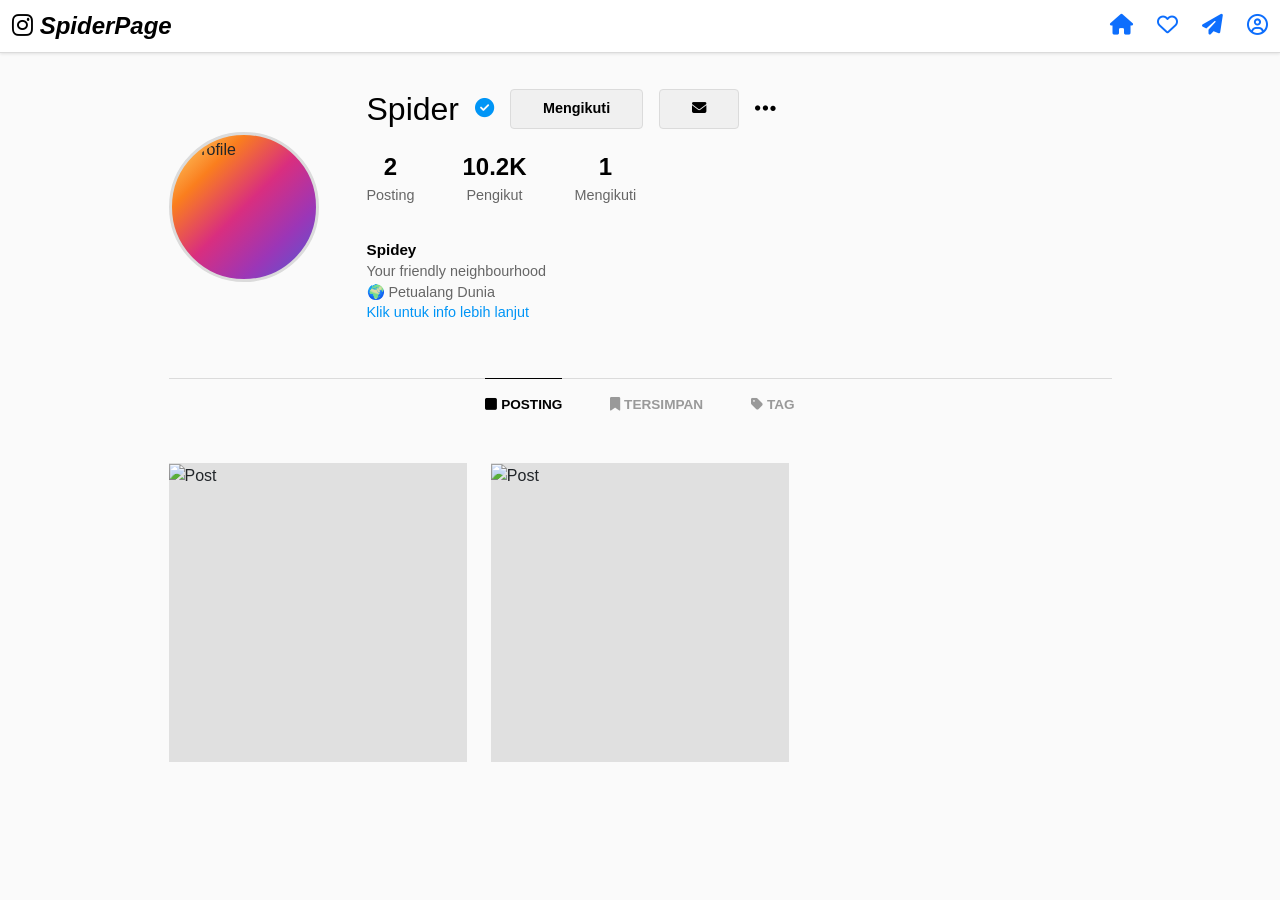
==== commit 615534fe: "Add files via upload" ====
--- a/profile.html
+++ b/profile.html
@@ -386,12 +386,9 @@
             </div>
             <div class="navbar-icons">
                 <a href="index (1).html"><i class="fas fa-home"></i></a>
-                <i class="fas fa-heart"></i>
-                <i class="fas fa-comment-dots"></i>
-                <i class="fas fa-paper-plane"></i>
-                <a href="#"><i class="far fa-compass"></i></a>
+                <a href="notifkasi.html"><i class="far fa-heart"></i></a>
+                <a href="pesan.html"><i class="fas fa-paper-plane"></i></a>
                 <a href="profile.html"><i class="far fa-circle-user"></i></a>
-                <i class="fas fa-bell"></i>
             </div>
         </div>
     </nav>
@@ -544,4 +541,4 @@
         });
     </script>
 </body>
-</html>
+</html>
